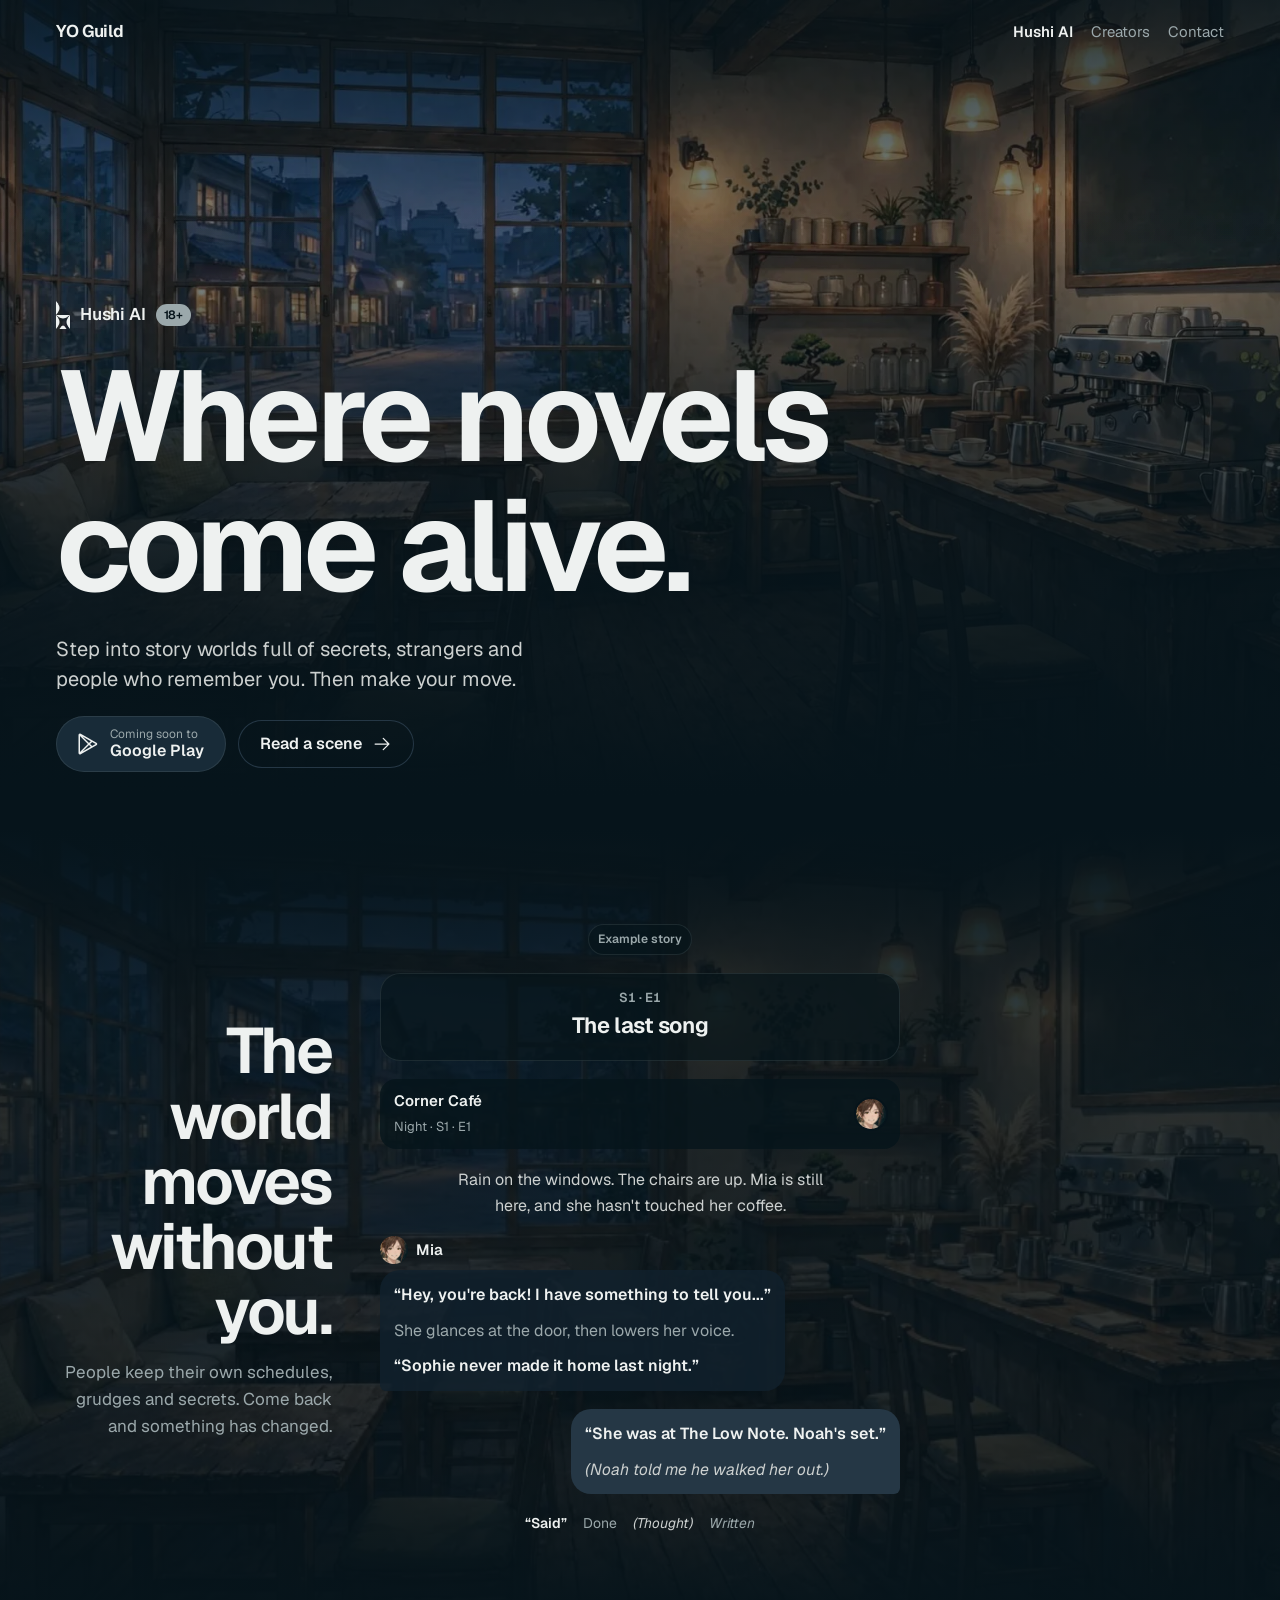
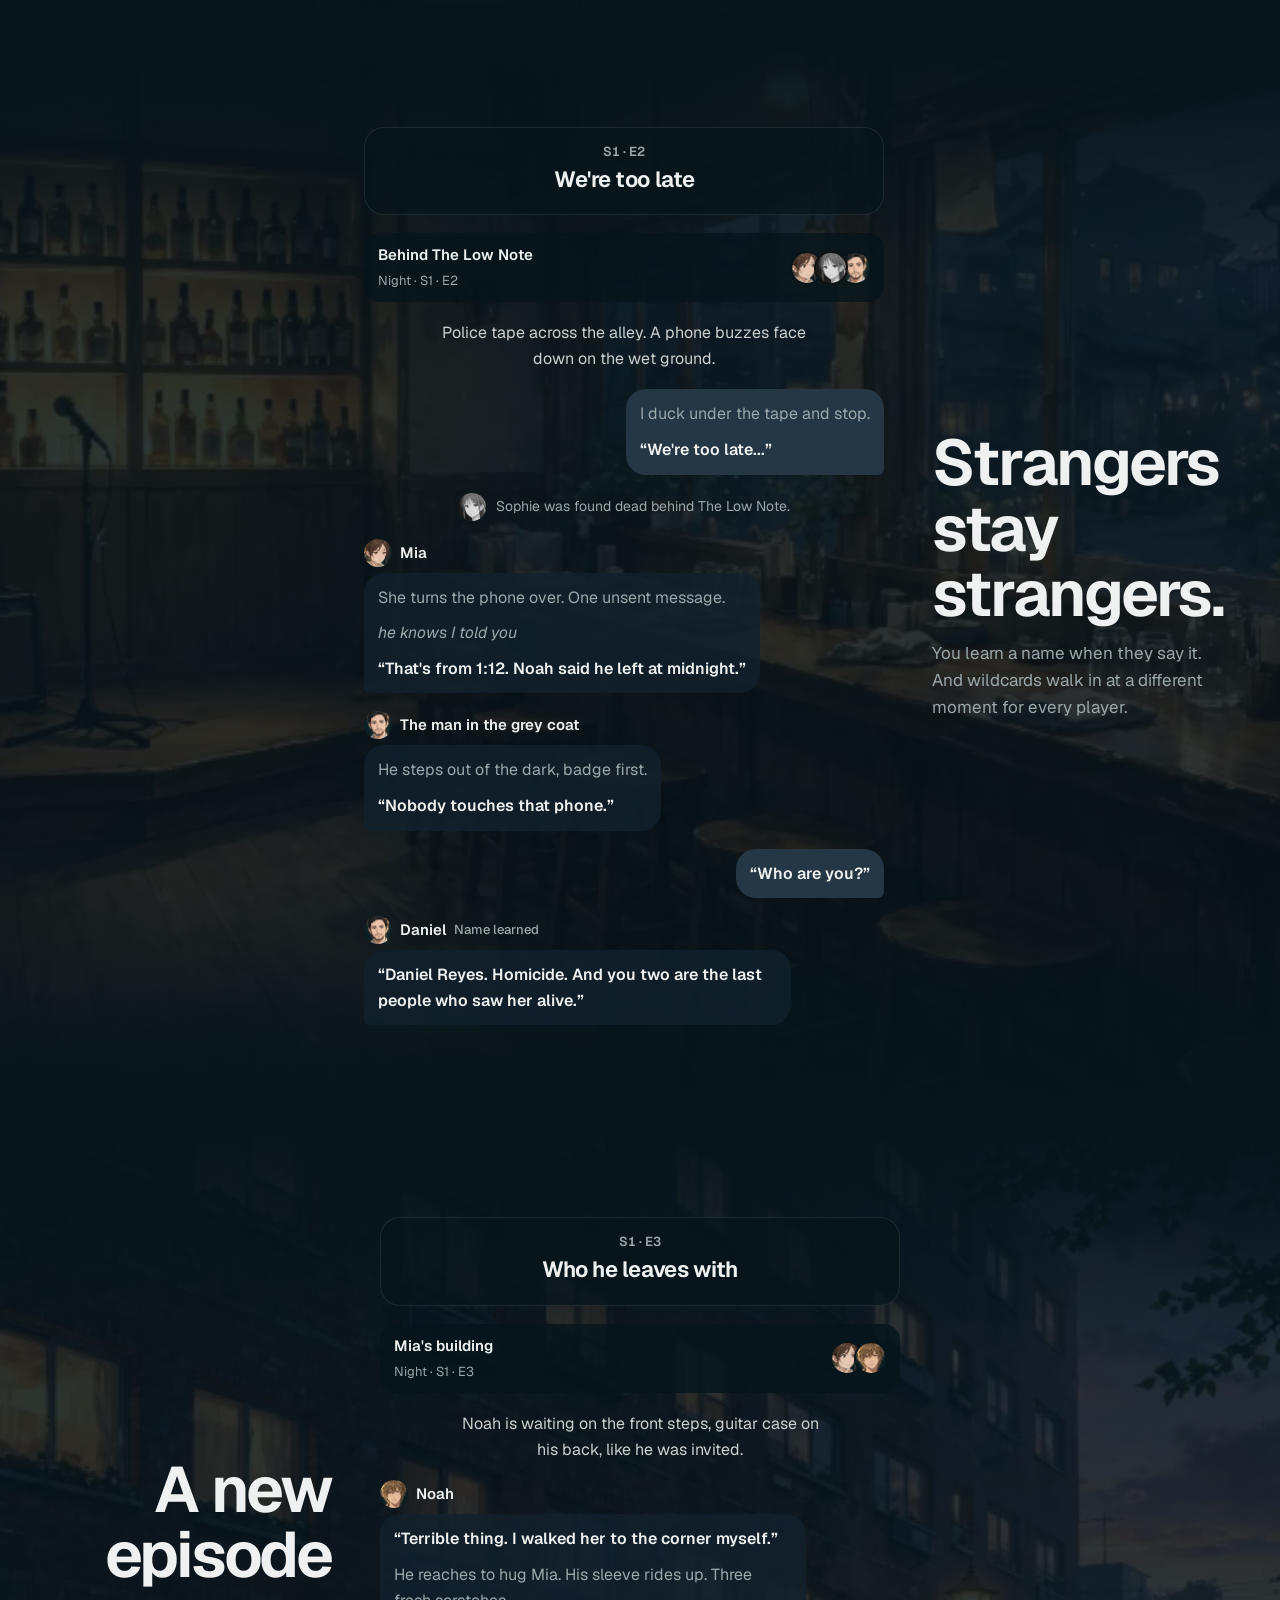
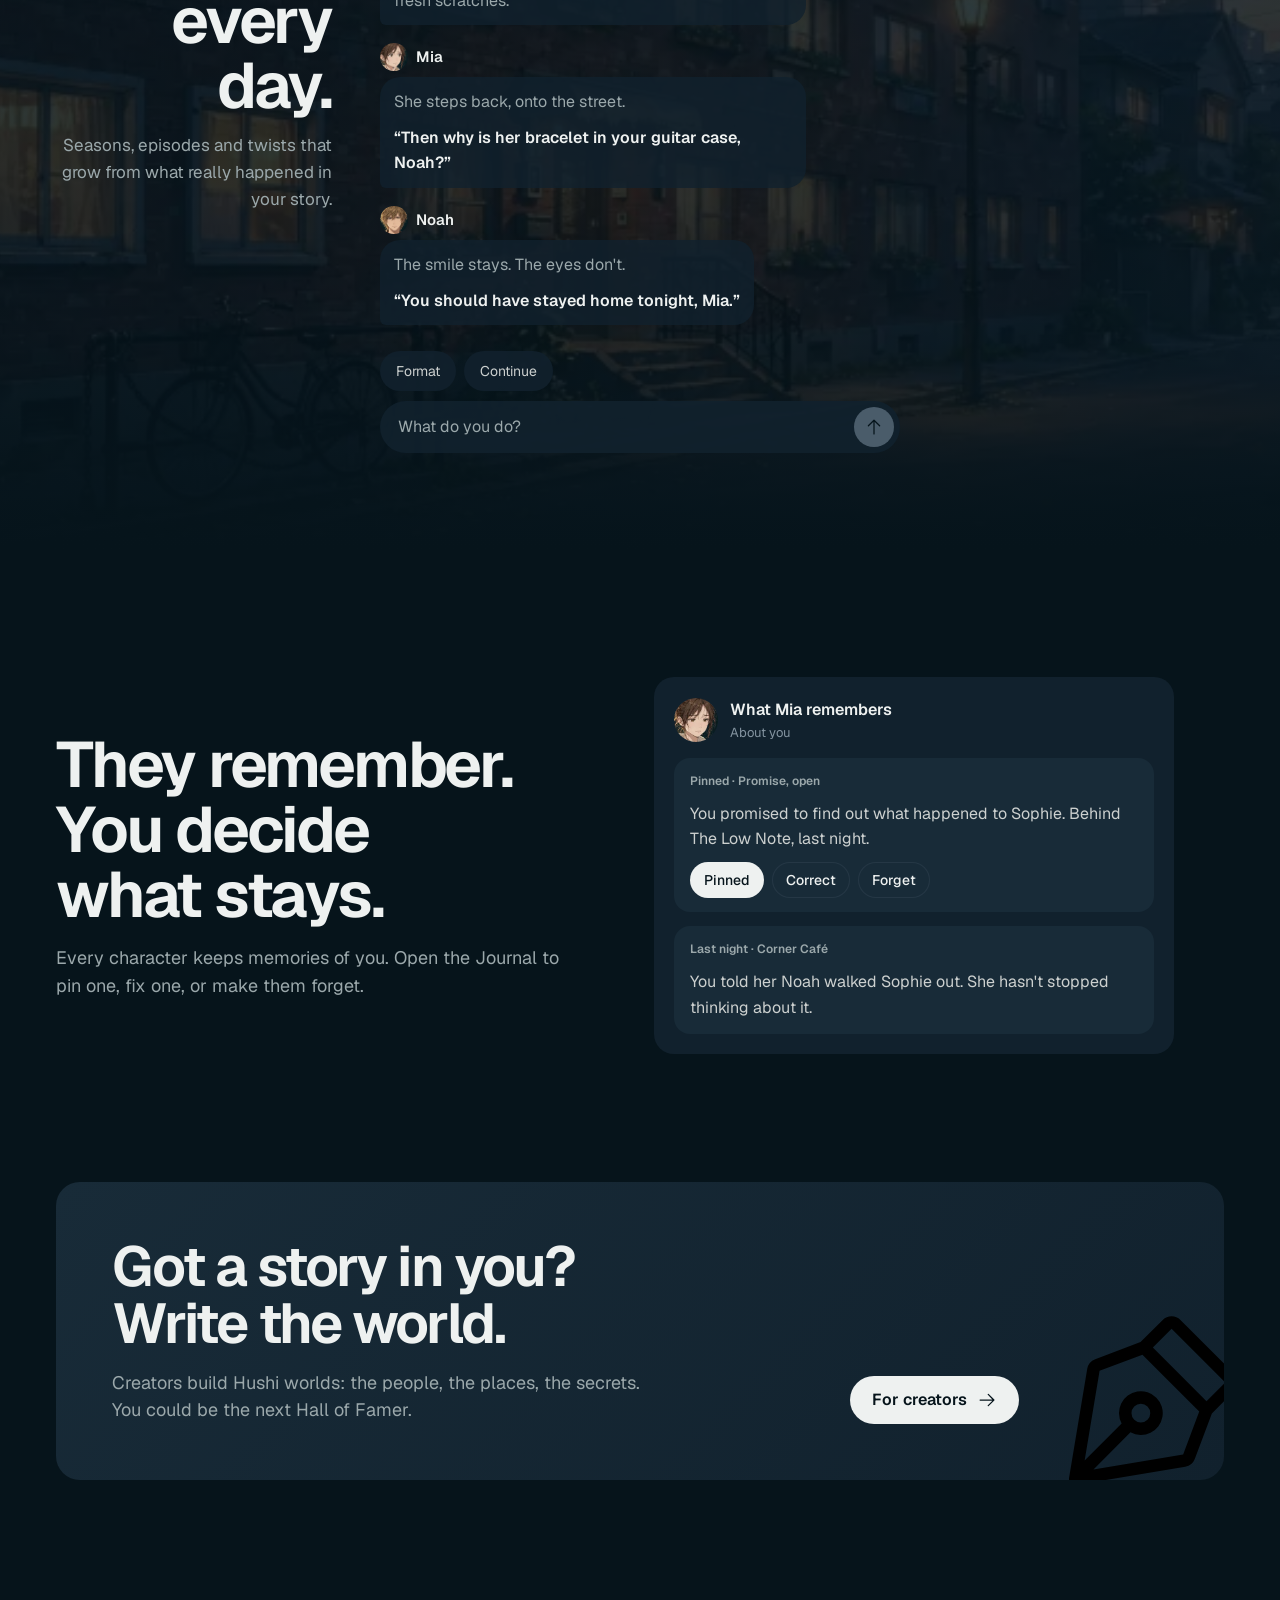
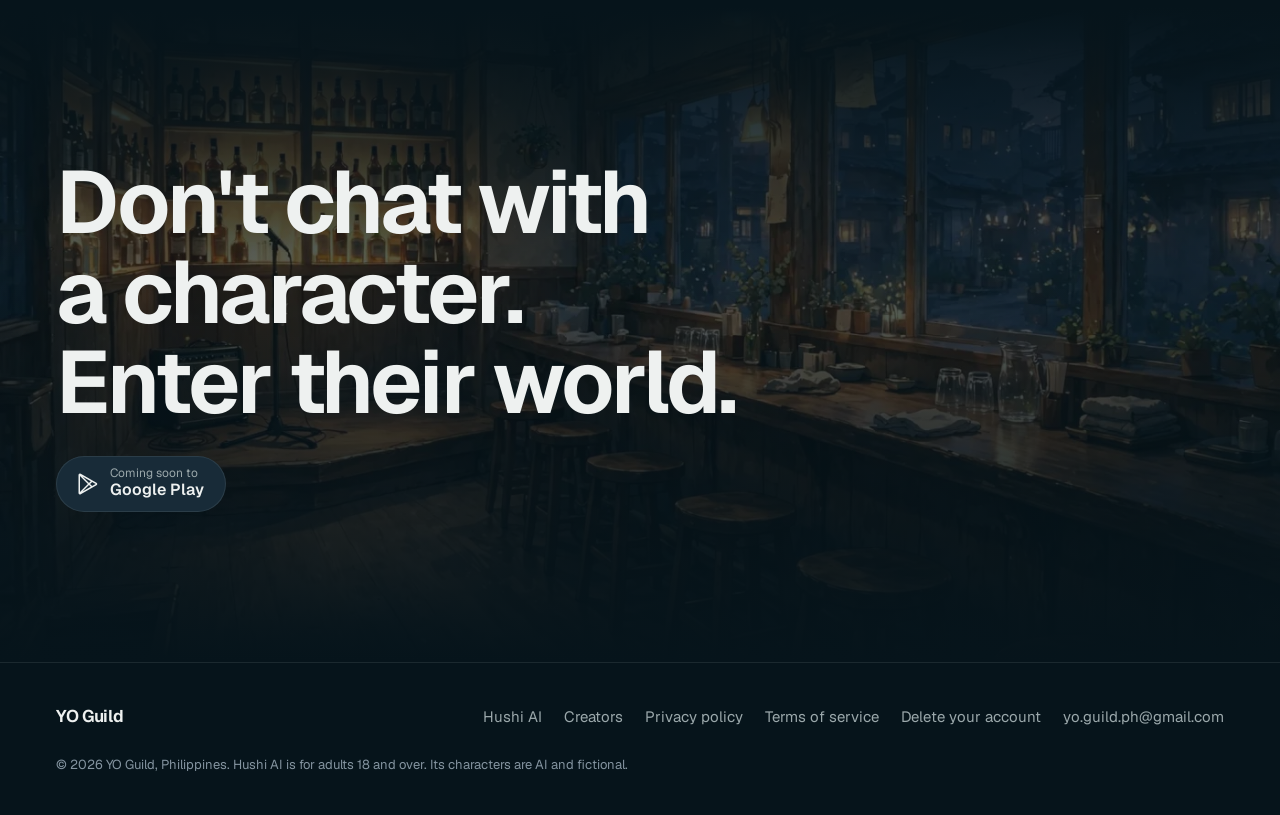
==== hushi/index.html @ 48d68849 "Add YO Guild site: front page, Hushi AI page, creators page, legal pages Static HTML/CSS for GitHub " ====
<!doctype html>
<html lang="en">
<head>
<meta charset="utf-8">
<meta name="viewport" content="width=device-width, initial-scale=1, viewport-fit=cover">
<title>Hushi AI: Where novels come alive</title>
<meta name="description" content="Step into story worlds and talk with AI characters who remember you. For adults 18 and over. Coming soon to Google Play.">
<link rel="canonical" href="https://yoguild.github.io/hushi/">
<meta name="theme-color" content="#06141B">
<meta name="color-scheme" content="dark">
<link rel="icon" href="/assets/favicon.svg" type="image/svg+xml">
<link rel="apple-touch-icon" href="/assets/apple-touch-icon.png">
<link rel="preload" href="/assets/fonts/geist-normal-latin.woff2" as="font" type="font/woff2" crossorigin>
<link rel="preload" as="image" href="/assets/img/cafe-1800.webp" imagesrcset="/assets/img/cafe-900.webp 900w, /assets/img/cafe-1800.webp 1800w" imagesizes="100vw">
<link rel="stylesheet" href="/assets/site.css">
<meta property="og:type" content="website">
<meta property="og:site_name" content="YO Guild">
<meta property="og:title" content="Hushi AI: Where novels come alive">
<meta property="og:description" content="Step into story worlds and talk with AI characters who remember you. For adults 18 and over. Coming soon to Google Play.">
<meta property="og:url" content="https://yoguild.github.io/hushi/">
<meta property="og:image" content="https://yoguild.github.io/assets/img/og-hushi.jpg">
<meta property="og:image:width" content="1200">
<meta property="og:image:height" content="630">
<meta name="twitter:card" content="summary_large_image">
</head>
<body>
<a class="skip" href="#main">Skip to content</a>
<header class="site-header">
  <div class="wrap">
    <a class="wordmark" href="/">YO Guild</a>
    <nav class="nav" aria-label="Main"><a href="/hushi/" aria-current="page">Hushi AI</a><a href="/hushi/creators/">Creators</a><a href="mailto:yo.guild.ph@gmail.com">Contact</a></nav>
  </div>
</header>
<main id="main">
<section class="hero">
  <img class="art" src="/assets/img/cafe-1800.webp" srcset="/assets/img/cafe-900.webp 900w, /assets/img/cafe-1800.webp 1800w" sizes="100vw" alt="" width="1800" height="1012" fetchpriority="high">
  <div class="wrap">
    <div class="brand"><svg viewBox="0 0 100 200" aria-hidden="true"><use href="/assets/icons.svg#mark"/></svg>Hushi AI <span class="age" aria-label="18 plus">18+</span></div>
    <h1>Where novels come alive.</h1>
    <p class="lede">Step into story worlds full of secrets, strangers and people who remember you. Then make your move.</p>
    <div class="ctas">
      <span class="soon" role="img" aria-label="Coming soon to Google Play"><svg class="ico" aria-hidden="true"><use href="/assets/icons.svg#google-play-logo"/></svg><span><small>Coming soon to</small><b>Google Play</b></span></span>
      <a class="btn btn-ghost" href="#story">Read a scene <svg class="ico" aria-hidden="true"><use href="/assets/icons.svg#arrow-right"/></svg></a>
    </div>
  </div>
</section>

<div id="story">
  <h2 class="vh">Example story: The last song</h2>

  <section class="ep" aria-label="Episode 1, The last song">
    <img class="art" src="/assets/img/cafe-900.webp" alt="" width="900" height="506" loading="lazy">
    <div class="wrap ep-grid">
      <div class="column">
        <span class="tag-ex">Example story</span>
        <div class="ep-card rv"><small>S1 · E1</small><b>The last song</b></div>
        <div class="scenebar rv"><div><b>Corner Café</b><span>Night · S1 · E1</span></div><div class="cast"><img src="/assets/img/face-mia-happy.webp" alt="" width="30" height="30"></div></div>
        <p class="narr rv">Rain on the windows. The chairs are up. Mia is still here, and she hasn't touched her coffee.</p>
        <div class="run rv"><span class="speaker"><img src="/assets/img/face-mia-happy.webp" alt="" width="28" height="28">Mia</span><div class="card"><p class="speech">“Hey, you're back! I have something to tell you...”</p><p class="action">She glances at the door, then lowers her voice.</p><p class="speech">“Sophie never made it home last night.”</p></div></div>
        <div class="run you rv"><span class="vh">You</span><div class="card"><p class="speech">“She was at The Low Note. Noah's set.”</p><p class="thought">(Noah told me he walked her out.)</p></div></div>
        <p class="keys rv"><span class="speech">“Said”</span><span class="action">Done</span><span class="thought">(Thought)</span><span class="written">Written</span></p>
      </div>
      <div class="side rv"><h2 class="beat">The world moves without you.</h2><p class="beat-sub">People keep their own schedules, grudges and secrets. Come back and something has changed.</p></div>
    </div>
  </section>

  <section class="ep" aria-label="Episode 2, We're too late">
    <img class="art" src="/assets/img/bar-800.webp" alt="" width="800" height="450" loading="lazy">
    <div class="wrap ep-grid">
      <div class="column">
        <div class="ep-card rv"><small>S1 · E2</small><b>We're too late</b></div>
        <div class="scenebar rv"><div><b>Behind The Low Note</b><span>Night · S1 · E2</span></div><div class="cast"><img src="/assets/img/face-mia-anxious.webp" alt="" width="30" height="30"><img class="dead" src="/assets/img/face-sophie.webp" alt="" width="30" height="30"><img src="/assets/img/face-daniel.webp" alt="" width="30" height="30"></div></div>
        <p class="narr rv">Police tape across the alley. A phone buzzes face down on the wet ground.</p>
        <div class="run you rv"><span class="vh">You</span><div class="card"><p class="action">I duck under the tape and stop.</p><p class="speech">“We're too late...”</p></div></div>
        <p class="worldline rv"><img class="dead" src="/assets/img/face-sophie.webp" alt="" width="28" height="28">Sophie was found dead behind The Low Note.</p>
        <div class="run rv"><span class="speaker"><img src="/assets/img/face-mia-sad.webp" alt="" width="28" height="28">Mia</span><div class="card"><p class="action">She turns the phone over. One unsent message.</p><p class="written">he knows I told you</p><p class="speech">“That's from 1:12. Noah said he left at midnight.”</p></div></div>
        <div class="run rv"><span class="speaker"><img src="/assets/img/face-daniel.webp" alt="" width="28" height="28">The man in the grey coat</span><div class="card"><p class="action">He steps out of the dark, badge first.</p><p class="speech">“Nobody touches that phone.”</p></div></div>
        <div class="run you rv"><span class="vh">You</span><div class="card"><p class="speech">“Who are you?”</p></div></div>
        <div class="run rv"><span class="speaker"><img src="/assets/img/face-daniel.webp" alt="" width="28" height="28">Daniel <em>Name learned</em></span><div class="card"><p class="speech">“Daniel Reyes. Homicide. And you two are the last people who saw her alive.”</p></div></div>
      </div>
      <div class="side r rv"><h2 class="beat">Strangers stay strangers.</h2><p class="beat-sub">You learn a name when they say it. And wildcards walk in at a different moment for every player.</p></div>
    </div>
  </section>

  <section class="ep" aria-label="Episode 3, Who he leaves with">
    <img class="art" src="/assets/img/street-800.webp" alt="" width="800" height="450" loading="lazy">
    <div class="wrap ep-grid">
      <div class="column">
        <div class="ep-card rv"><small>S1 · E3</small><b>Who he leaves with</b></div>
        <div class="scenebar rv"><div><b>Mia's building</b><span>Night · S1 · E3</span></div><div class="cast"><img src="/assets/img/face-mia-anxious.webp" alt="" width="30" height="30"><img src="/assets/img/face-noah-flirty.webp" alt="" width="30" height="30"></div></div>
        <p class="narr rv">Noah is waiting on the front steps, guitar case on his back, like he was invited.</p>
        <div class="run rv"><span class="speaker"><img src="/assets/img/face-noah-flirty.webp" alt="" width="28" height="28">Noah</span><div class="card"><p class="speech">“Terrible thing. I walked her to the corner myself.”</p><p class="action">He reaches to hug Mia. His sleeve rides up. Three fresh scratches.</p></div></div>
        <div class="run rv"><span class="speaker"><img src="/assets/img/face-mia-anxious.webp" alt="" width="28" height="28">Mia</span><div class="card"><p class="action">She steps back, onto the street.</p><p class="speech">“Then why is her bracelet in your guitar case, Noah?”</p></div></div>
        <div class="run rv"><span class="speaker"><img src="/assets/img/face-noah-angry.webp" alt="" width="28" height="28">Noah</span><div class="card"><p class="action">The smile stays. The eyes don't.</p><p class="speech">“You should have stayed home tonight, Mia.”</p></div></div>
        <div class="composer rv" aria-hidden="true"><div class="chips"><span class="cchip">Format</span><span class="cchip">Continue</span></div><div class="cinput">What do you do?<i><svg class="ico"><use href="/assets/icons.svg#arrow-up"/></svg></i></div></div>
      </div>
      <div class="side rv"><h2 class="beat">A new episode every day.</h2><p class="beat-sub">Seasons, episodes and twists that grow from what really happened in your story.</p></div>
    </div>
  </section>
</div>

<section class="section">
  <div class="wrap journal">
    <div><h2 class="h2 rv">They remember. You decide what stays.</h2><p class="sub">Every character keeps memories of you. Open the Journal to pin one, fix one, or make them forget.</p></div>
    <div class="jcard rv" aria-label="Example: what Mia remembers about you">
      <div class="jhead"><img src="/assets/img/face-mia-sad.webp" alt="" width="44" height="44"><span>What Mia remembers<small>About you</small></span></div>
      <div class="mem"><span class="tag">Pinned · Promise, open</span><p>You promised to find out what happened to Sophie. Behind The Low Note, last night.</p><div class="chips" aria-hidden="true"><span class="chip on">Pinned</span><span class="chip">Correct</span><span class="chip">Forget</span></div></div>
      <div class="mem"><span class="tag">Last night · Corner Café</span><p>You told her Noah walked Sophie out. She hasn't stopped thinking about it.</p></div>
    </div>
  </div>
</section>

<section class="section" style="padding-top:0">
  <div class="wrap">
    <div class="band">
      <svg class="ico-big" aria-hidden="true"><use href="/assets/icons.svg#pen-nib"/></svg>
      <div>
        <h2>Got a story in you? Write the world.</h2>
        <p class="sub">Creators build Hushi worlds: the people, the places, the secrets. You could be the next Hall of Famer.</p>
      </div>
      <a class="btn btn-primary" href="/hushi/creators/">For creators <svg class="ico" aria-hidden="true"><use href="/assets/icons.svg#arrow-right"/></svg></a>
    </div>
  </div>
</section>

<section class="close">
  <img class="art" src="/assets/img/bar-1400.webp" alt="" width="1400" height="788" loading="lazy">
  <div class="wrap">
    <h2 class="rv">Don't chat with a character. Enter their world.</h2>
    <div class="ctas"><span class="soon" role="img" aria-label="Coming soon to Google Play"><svg class="ico" aria-hidden="true"><use href="/assets/icons.svg#google-play-logo"/></svg><span><small>Coming soon to</small><b>Google Play</b></span></span></div>
  </div>
</section>
</main>
<footer class="site-footer">
  <div class="wrap">
    <div class="foot-top">
      <a class="wordmark" href="/">YO Guild</a>
      <nav class="foot-links" aria-label="Footer">
        <a href="/hushi/">Hushi AI</a>
        <a href="/hushi/creators/">Creators</a>
        <a href="/hushi/privacy/">Privacy policy</a>
        <a href="/hushi/terms/">Terms of service</a>
        <a href="/hushi/delete-account/">Delete your account</a>
        <a href="mailto:yo.guild.ph@gmail.com">yo.guild.ph@gmail.com</a>
      </nav>
    </div>
    <p class="foot-small">© 2026 YO Guild, Philippines. Hushi AI is for adults 18 and over. Its characters are AI and fictional.</p>
  </div>
</footer>
</body>
</html>
---- assets/site.css ----
/* YO Guild site. Slate ground, silver type, place art carries the colour (Hushi design rules, planV5/redesign-proposal.md). */
@font-face{font-family:"Geist";font-style:normal;font-weight:100 900;font-display:swap;src:url(/assets/fonts/geist-normal-latin.woff2) format("woff2")}
@font-face{font-family:"Geist";font-style:italic;font-weight:100 900;font-display:swap;src:url(/assets/fonts/geist-italic-latin.woff2) format("woff2")}

:root{
  --ink:#06141B; --deep:#11212D; --raised:#182B38; --line:#253745; --steel:#4A5C6A;
  --muted:#8494A0; --soft:#9BA8AB; --body:#CCD0CF; --mist:#EEF1F0;
  --card:rgba(17,33,45,.80);
  --hair:color-mix(in srgb,var(--soft) 14%,transparent);
  --ease:cubic-bezier(.2,0,0,1); --fast:150ms; --mid:240ms;
  --sans:"Geist",ui-sans-serif,system-ui,-apple-system,"Segoe UI",Roboto,sans-serif;
  --gutter:max(16px,env(safe-area-inset-left,0px));
  --gutter-r:max(16px,env(safe-area-inset-right,0px));
  color-scheme:dark;
}
*,*::before,*::after{box-sizing:border-box}
html{-webkit-text-size-adjust:100%;text-size-adjust:100%;scroll-padding-top:24px}
body{margin:0;background:var(--ink);color:var(--body);font:400 16px/1.6 var(--sans);-webkit-font-smoothing:antialiased;-moz-osx-font-smoothing:grayscale;-webkit-tap-highlight-color:transparent}
::selection{background:var(--mist);color:var(--ink)}
img,svg{display:block;max-width:100%}
img{height:auto}
a{color:var(--mist);text-decoration-thickness:1px;text-underline-offset:3px}
:focus-visible{outline:2px solid var(--mist);outline-offset:3px;border-radius:6px}
h1,h2,h3{color:var(--mist);font-weight:650;letter-spacing:-.035em;line-height:1.02;text-wrap:balance;margin:0}
p,ul,ol,figure{margin:0}
html{scrollbar-color:var(--line) var(--ink)}
.ico{width:1.25em;height:1.25em;flex:none;fill:currentColor}
.wrap{width:100%;max-width:1200px;margin:0 auto;padding-left:var(--gutter);padding-right:var(--gutter-r)}
.skip{position:absolute;left:12px;top:-60px;z-index:50;background:var(--mist);color:var(--ink);padding:10px 16px;border-radius:999px;font-weight:600;text-decoration:none}
.skip:focus{top:12px}
.vh{position:absolute;width:1px;height:1px;overflow:hidden;clip-path:inset(50%);white-space:nowrap}

/* Header and footer */
.site-header{position:absolute;inset:0 0 auto;z-index:10;padding-top:env(safe-area-inset-top,0px)}
.site-header .wrap{display:flex;align-items:center;gap:4px 20px;min-height:64px;flex-wrap:wrap}
.wordmark{color:var(--mist);font-weight:650;font-size:17px;letter-spacing:-.02em;text-decoration:none;margin-right:auto;padding-block:10px}
.nav{display:flex;gap:4px 18px;font-size:15px}
.nav a{color:var(--soft);text-decoration:none;padding-block:12px;transition:color var(--fast) var(--ease)}
.nav a[aria-current="page"]{color:var(--mist);font-weight:600}
@media (hover:hover) and (pointer:fine){.nav a:hover{color:var(--mist)}}
.plain-top{padding-top:calc(88px + env(safe-area-inset-top,0px))}
.site-footer{border-top:1px solid var(--hair);margin-top:auto}
.site-footer .wrap{display:grid;gap:20px;padding-block:36px calc(40px + env(safe-area-inset-bottom,0px))}
.foot-top{display:flex;flex-wrap:wrap;align-items:center;gap:12px 24px}
.foot-top .wordmark{padding:0}
.foot-links{display:flex;flex-wrap:wrap;gap:8px 22px;font-size:15px}
.foot-links a{color:var(--soft);text-decoration:none;padding-block:6px}
@media (hover:hover) and (pointer:fine){.foot-links a:hover{color:var(--mist)}}
.foot-small{font-size:13px;color:var(--muted)}

/* Brand, buttons, store badge */
.brand{display:flex;align-items:center;gap:10px;color:var(--mist);font-weight:600;font-size:17px;letter-spacing:-.01em}
.brand svg{height:28px;width:14px;fill:var(--mist)}
.age{font:600 12px/1 var(--sans);color:var(--ink);background:var(--soft);border-radius:999px;padding:5px 8px}
.btn{display:inline-flex;align-items:center;gap:10px;min-height:48px;padding:0 22px;border-radius:999px;font:600 16px/1 var(--sans);text-decoration:none;white-space:nowrap;transition:transform var(--fast) var(--ease),background-color var(--fast) var(--ease)}
.btn:active{transform:scale(.97)}
.btn-primary{background:var(--mist);color:var(--ink)}
.btn-ghost{color:var(--mist);box-shadow:inset 0 0 0 1px var(--line)}
@media (hover:hover) and (pointer:fine){.btn-ghost:hover{background:var(--deep)}.btn-primary:hover{background:#fff}}
.soon{display:inline-flex;align-items:center;gap:12px;min-height:56px;padding:0 22px 0 18px;border-radius:999px;background:var(--raised);color:var(--mist);box-shadow:inset 0 0 0 1px var(--hair)}
.soon .ico{width:24px;height:24px}
.soon span{display:grid;line-height:1.15}
.soon small{font-size:12px;color:var(--soft)}
.soon b{font-size:16px;font-weight:600}
.ctas{display:flex;flex-wrap:wrap;gap:12px;align-items:center}
.art{position:absolute;inset:0;width:100%;height:100%;object-fit:cover}

/* Shared section rhythm */
.section{padding-block:clamp(72px,10vw,128px)}
.h2{font-size:clamp(36px,6vw,64px)}
.sub{margin-top:16px;max-width:44ch;color:var(--soft);font-size:18px;line-height:1.55}
.lede{font-size:clamp(17px,2.2vw,20px);line-height:1.5;color:var(--body);max-width:36ch}

/* ===== Front page ===== */
.home-hero{position:relative;isolation:isolate;padding-block:calc(120px + env(safe-area-inset-top,0px)) 40px}
.home-hero::before{content:"";position:absolute;inset:0;z-index:-1;background:linear-gradient(135deg,var(--deep),var(--ink) 60%)}
.home-hero h1{font-size:clamp(48px,9.4vw,120px);max-width:10ch;letter-spacing:-.045em}
.home-hero .lede{margin-top:24px;color:var(--soft)}
.apps{display:grid;gap:16px;padding-block:24px 8px}
.appcard{display:grid;border-radius:20px;overflow:hidden;background:var(--deep);text-decoration:none;color:inherit}
.appcard figure{position:relative;aspect-ratio:16/9}
.appcard figure img{width:100%;height:100%;object-fit:cover}
.appcard figure::after{content:"";position:absolute;inset:0;background:linear-gradient(to top,var(--deep),transparent 60%)}
.appcard .in{padding:4px 20px 20px;display:grid;gap:12px}
.tagline{color:var(--mist);font-size:clamp(22px,2.6vw,28px);font-weight:650;letter-spacing:-.025em;line-height:1.1}
.appcard .row{display:flex;flex-wrap:wrap;gap:12px;align-items:center;justify-content:space-between}
.worlds{display:grid;grid-template-columns:repeat(2,minmax(0,1fr));gap:12px}
.world{position:relative;isolation:isolate;display:flex;flex-direction:column;justify-content:flex-end;gap:4px;aspect-ratio:3/4;border-radius:16px;overflow:hidden;padding:16px;color:var(--mist);text-decoration:none;background:var(--deep)}
.world img{position:absolute;inset:0;z-index:-2;width:100%;height:100%;object-fit:cover;transition:transform var(--mid) var(--ease)}
.world::after{content:"";position:absolute;inset:0;z-index:-1;background:linear-gradient(to top,var(--ink) 4%,color-mix(in srgb,var(--ink) 40%,transparent) 55%,transparent)}
.world b{font-size:20px;font-weight:650;letter-spacing:-.02em;line-height:1.15}
.world span{font-size:13px;color:var(--soft)}
@media (hover:hover) and (pointer:fine){.world:hover img{transform:scale(1.03)}}
.band{display:grid;gap:24px;align-items:end;padding:clamp(28px,5vw,56px);border-radius:24px;background:linear-gradient(135deg,var(--raised),var(--deep));position:relative;overflow:hidden;isolation:isolate}
.band .ico-big{display:none;position:absolute;right:-20px;bottom:-30px;width:200px;height:200px;color:color-mix(in srgb,var(--soft) 16%,transparent);z-index:-1}
.band h2{font-size:clamp(32px,5vw,56px);max-width:14ch}
.contact{display:grid;gap:18px}
.mail{font-size:clamp(22px,4vw,40px);font-weight:650;letter-spacing:-.03em;color:var(--mist);word-break:break-word}

/* ===== Hushi page ===== */
.hero{position:relative;min-height:min(92svh,880px);display:flex;align-items:flex-end;overflow:hidden;isolation:isolate}
.hero .art{z-index:-2;object-position:60% 50%}
.hero::after{content:"";position:absolute;inset:0;z-index:-1;background:
  linear-gradient(to bottom,color-mix(in srgb,var(--ink) 75%,transparent),transparent 30%),
  linear-gradient(to top,var(--ink) 4%,color-mix(in srgb,var(--ink) 85%,transparent) 30%,transparent 75%),
  color-mix(in srgb,var(--ink) 45%,transparent)}
.hero .wrap{padding-block:120px 56px;display:grid;gap:22px}
.hero h1{font-size:clamp(52px,10vw,128px);max-width:9ch;letter-spacing:-.045em}
.ep{position:relative;isolation:isolate;overflow:hidden;padding-block:clamp(56px,8vw,96px)}
.ep>.art{z-index:-2;opacity:.42}
.ep::after{content:"";position:absolute;inset:0;z-index:-1;background:linear-gradient(to bottom,var(--ink),color-mix(in srgb,var(--ink) 62%,transparent) 22%,color-mix(in srgb,var(--ink) 62%,transparent) 78%,var(--ink))}
.ep-grid{display:grid;gap:40px}
.column{display:grid;gap:18px;width:100%;max-width:520px;margin-inline:auto}
.side{width:100%;max-width:520px;margin-inline:auto}
.beat{font-size:clamp(34px,5.4vw,64px);max-width:13ch}
.beat-sub{margin-top:14px;color:var(--soft);font-size:17px;max-width:32ch}
.tag-ex{justify-self:center;font-size:12px;font-weight:600;color:var(--soft);border-radius:999px;padding:6px 10px;background:color-mix(in srgb,var(--ink) 70%,transparent);box-shadow:inset 0 0 0 1px var(--hair)}
.ep-card{display:grid;gap:4px;justify-items:center;text-align:center;padding:18px 20px;border-radius:20px;background:color-mix(in srgb,var(--ink) 70%,transparent);box-shadow:inset 0 0 0 1px var(--hair)}
.ep-card small{font:600 13px/1 var(--sans);color:var(--soft);font-variant-numeric:tabular-nums}
.ep-card b{color:var(--mist);font-size:22px;font-weight:650;letter-spacing:-.02em}
.scenebar{display:grid;grid-template-columns:1fr auto;align-items:center;gap:12px;padding:10px 14px;border-radius:16px;background:color-mix(in srgb,var(--ink) 80%,transparent)}
.scenebar b{display:block;color:var(--mist);font-weight:600;font-size:15px}
.scenebar span{color:var(--soft);font-size:13px}
.cast{display:flex}
.cast img{width:30px;height:30px;border-radius:50%;object-fit:cover;box-shadow:0 0 0 2px var(--ink)}
.cast img+img{margin-left:-6px}
.dead{filter:grayscale(1)}
.narr{text-align:center;color:var(--body);max-width:34ch;margin-inline:auto;text-wrap:pretty}
.worldline{display:flex;gap:10px;align-items:center;justify-content:center;color:var(--soft);font-size:14px;text-align:left}
.worldline img{width:28px;height:28px;border-radius:50%;flex:none}
/* One run: name and face, then one card; every block on its own line, as in the app's MessageBubble. */
.run{display:grid;gap:6px;justify-items:start}
.speaker{display:flex;align-items:center;gap:8px;color:var(--mist);font-weight:600;font-size:15px}
.speaker img{width:28px;height:28px;border-radius:50%;object-fit:cover}
.speaker em{font-style:normal;font-weight:500;color:var(--soft);font-size:13px}
.card{max-width:82%;display:grid;gap:10px;padding:12px 14px;border-radius:20px 20px 20px 6px;background:var(--card)}
.run.you{justify-items:end}
.run.you .card{background:var(--line);border-radius:20px 20px 6px 20px}
.speech{color:var(--mist);font-weight:600}
.action{color:var(--soft)}
.thought{color:var(--body);font-style:italic}
.written{color:var(--soft);font-style:italic}
.keys{display:flex;flex-wrap:wrap;gap:8px 16px;justify-content:center;font-size:14px}
.composer{display:grid;gap:10px;margin-top:8px}
.composer .chips{display:flex;gap:8px}
.cchip{display:inline-flex;align-items:center;min-height:40px;padding:0 16px;border-radius:999px;background:color-mix(in srgb,var(--deep) 90%,transparent);color:var(--body);font-size:14px}
.cinput{display:flex;align-items:center;justify-content:space-between;min-height:52px;padding:0 6px 0 18px;border-radius:999px;background:color-mix(in srgb,var(--deep) 92%,transparent);color:var(--soft)}
.cinput i{display:grid;place-items:center;width:40px;height:40px;border-radius:50%;background:var(--steel);color:var(--ink)}
.journal{display:grid;gap:28px;align-items:center}
.jcard{background:var(--deep);border-radius:20px;padding:20px;display:grid;gap:14px;max-width:520px;width:100%}
.jhead{display:flex;align-items:center;gap:12px;color:var(--mist);font-weight:600}
.jhead img{width:44px;height:44px;border-radius:50%}
.jhead small{display:block;color:var(--muted);font-weight:400;font-size:13px}
.mem{background:var(--raised);border-radius:16px;padding:14px 16px;display:grid;gap:10px}
.mem .tag{font-size:12px;color:var(--soft);font-weight:600}
.chips{display:flex;gap:8px;flex-wrap:wrap}
.chip{min-height:36px;padding:0 14px;border-radius:999px;display:inline-flex;align-items:center;font-size:14px;font-weight:500;color:var(--mist);box-shadow:inset 0 0 0 1px var(--line)}
.chip.on{background:var(--mist);color:var(--ink);box-shadow:none}
.close{position:relative;isolation:isolate;overflow:hidden;padding-block:clamp(80px,12vw,150px)}
.close .art{z-index:-2;opacity:.35}
.close::after{content:"";position:absolute;inset:0;z-index:-1;background:linear-gradient(to bottom,var(--ink),transparent 40%,var(--ink))}
.close h2{font-size:clamp(40px,7vw,88px);max-width:12ch;margin-bottom:28px}

/* ===== Creators page ===== */
.cr-hero{position:relative;isolation:isolate;overflow:hidden;padding-block:calc(120px + env(safe-area-inset-top,0px)) clamp(56px,8vw,96px)}
.cr-hero .art{z-index:-2;opacity:.5;object-position:30% 50%}
.cr-hero::after{content:"";position:absolute;inset:0;z-index:-1;background:linear-gradient(to top,var(--ink) 6%,color-mix(in srgb,var(--ink) 70%,transparent) 50%,color-mix(in srgb,var(--ink) 55%,transparent))}
.cr-hero .wrap{display:grid;gap:22px}
.cr-hero h1{font-size:clamp(46px,8.6vw,112px);max-width:11ch;letter-spacing:-.045em}
.build{display:grid;gap:48px;align-items:center}
.blocks{display:grid;gap:22px;margin-top:32px;list-style:none;padding:0}
.blocks li{display:grid;grid-template-columns:24px 1fr;gap:4px 16px}
.blocks .ico{width:24px;height:24px;color:var(--soft);margin-top:2px;grid-row:span 2}
.blocks b{color:var(--mist);font-weight:600;font-size:18px;letter-spacing:-.01em}
.blocks span{color:var(--soft)}
.cast-fan{display:grid;grid-template-columns:repeat(3,1fr);gap:12px;align-items:end;max-width:560px;width:100%;justify-self:center}
.cast-fan figure{border-radius:16px;overflow:hidden;background:var(--deep)}
.cast-fan figure:nth-child(2){transform:translateY(-28px)}
.cast-fan img{width:100%;aspect-ratio:3/4;object-fit:cover;object-position:50% 25%}
.cast-fan figcaption{padding:10px 12px 12px;display:grid;font-size:13px;color:var(--soft);line-height:1.35}
.cast-fan figcaption b{color:var(--mist);font-size:15px;font-weight:600}
.ranks{display:grid;gap:12px;margin-top:32px;padding:0;list-style:none;counter-reset:rank}
.ranks li{display:flex;align-items:center;gap:14px;padding:16px 18px;border-radius:16px;background:var(--deep);color:var(--mist);font-weight:600;font-size:18px}
.ranks li::before{counter-increment:rank;content:counter(rank);font-variant-numeric:tabular-nums;color:var(--soft);font-weight:500;font-size:14px;width:20px}
.ranks li:last-child{background:var(--mist);color:var(--ink)}
.ranks li:last-child::before{color:var(--steel)}
.fame{position:relative;isolation:isolate;overflow:hidden;border-radius:28px;padding:clamp(28px,6vw,72px);background:linear-gradient(160deg,var(--raised),var(--ink) 75%)}
.fame .trophy{width:56px;height:56px;color:var(--mist);margin-bottom:24px}
.fame h2{font-size:clamp(40px,7.4vw,96px);max-width:12ch}
.awards{display:grid;gap:10px;margin-top:36px}
.award{display:flex;align-items:center;justify-content:space-between;gap:12px;padding:16px 18px;border-radius:16px;background:color-mix(in srgb,var(--deep) 80%,transparent);color:var(--mist);font-weight:600}
.award small{font-weight:500;color:var(--soft);font-size:13px;white-space:nowrap}
.award.ghost{background:transparent;box-shadow:inset 0 0 0 1.5px var(--line);color:var(--soft);border-style:none}
.soon-pill{display:inline-flex;align-items:center;gap:8px;font-size:13px;font-weight:600;color:var(--ink);background:var(--soft);border-radius:999px;padding:6px 12px}
.earn{display:grid;gap:20px;align-items:center}
.earn .coins{width:64px;height:64px;color:var(--mist)}
.steps{display:grid;gap:12px;margin-top:32px;padding:0;list-style:none;counter-reset:step}
.steps li{display:grid;grid-template-columns:40px 1fr;gap:16px;align-items:center;padding:16px 18px;border-radius:16px;background:var(--deep);color:var(--body)}
.steps li::before{counter-increment:step;content:counter(step);display:grid;place-items:center;width:40px;height:40px;border-radius:50%;background:var(--raised);color:var(--mist);font-weight:600;font-variant-numeric:tabular-nums}
.steps b{color:var(--mist);font-weight:600}

/* ===== Legal pages ===== */
.legal{padding-bottom:clamp(56px,8vw,96px)}
.legal-head{display:grid;gap:12px;padding-block:24px 32px;border-bottom:1px solid var(--hair);margin-bottom:32px}
.legal-head h1{font-size:clamp(36px,6vw,60px)}
.legal-head .meta{color:var(--muted);font-size:14px}
.doc{display:grid;gap:32px}
.toc{align-self:start}
.toc details{border-radius:16px;background:var(--deep);padding:4px 16px}
.toc summary{cursor:pointer;min-height:48px;display:flex;align-items:center;color:var(--mist);font-weight:600;font-size:15px}
.toc summary::-webkit-details-marker{display:none}
.toc summary::after{content:"Show";margin-left:auto;color:var(--soft);font-weight:500;font-size:13px}
.toc details[open] summary::after{content:"Hide"}
.toc ol{list-style:none;padding:0 0 12px;display:grid;gap:2px;font-size:14px}
.toc a{display:block;color:var(--soft);text-decoration:none;padding:7px 0;line-height:1.35}
@media (hover:hover) and (pointer:fine){.toc a:hover{color:var(--mist)}}
.prose{max-width:68ch;min-width:0;display:grid;gap:14px;font-size:16.5px;line-height:1.65}
.prose h2{font-size:clamp(24px,3vw,30px);letter-spacing:-.025em;line-height:1.15;margin-top:28px;scroll-margin-top:24px}
.prose h3{font-size:19px;letter-spacing:-.015em;line-height:1.25;margin-top:12px}
.prose ul,.prose ol{padding-left:22px;display:grid;gap:8px}
.prose li::marker{color:var(--steel)}
.prose strong{color:var(--mist);font-weight:600}
.prose a{word-break:break-word}

/* ===== 404 ===== */
.lost{min-height:70svh;display:grid;align-content:center;gap:20px}
.lost h1{font-size:clamp(44px,8vw,96px);max-width:12ch}

@media (min-width:720px){
  .worlds{gap:16px}
}
@media (max-width:420px){
  .world{padding:12px}
  .world b{font-size:17px}
}
@media (min-width:900px){
  .apps{grid-template-columns:minmax(0,2fr) minmax(0,1.1fr);align-items:stretch}
  .appcard figure{aspect-ratio:16/8}
  .worlds .world{aspect-ratio:auto;height:100%;min-height:360px}
  .band{grid-template-columns:1fr auto;padding-right:clamp(28px,16vw,220px)}
  .band .ico-big{display:block}
  .band .btn{position:relative}
  .contact{grid-template-columns:1fr auto;align-items:end}
  .journal{grid-template-columns:1fr 1fr}
  .build{grid-template-columns:1fr 1fr}
  .earn{grid-template-columns:auto 1fr auto}
  .doc{grid-template-columns:240px minmax(0,1fr);gap:56px}
  .toc{position:sticky;top:24px}
  .toc details{background:transparent;padding:0}
  .toc summary{min-height:auto;padding-bottom:8px;list-style:none}
  .toc summary::after{content:none}
}
@media (min-width:1200px){
  .ep-grid{grid-template-columns:1fr minmax(0,520px) 1fr;align-items:center;gap:48px}
  .ep-grid .column{grid-column:2}
  .ep-grid .side{grid-column:1;grid-row:1;justify-self:end;text-align:right;max-width:none}
  .ep-grid .side.r{grid-column:3;justify-self:start;text-align:left}
  .ep-grid .side:not(.r) .beat-sub{margin-left:auto}
}
@media (prefers-reduced-motion:no-preference){
  @supports (animation-timeline:view()){
    .rv{animation:rise linear both;animation-timeline:view();animation-range:entry 0% entry 50%}
    @keyframes rise{from{opacity:0;transform:translateY(12px)}}
  }
}
@media (prefers-reduced-motion:reduce){
  .btn,.world img{transition:none}
}
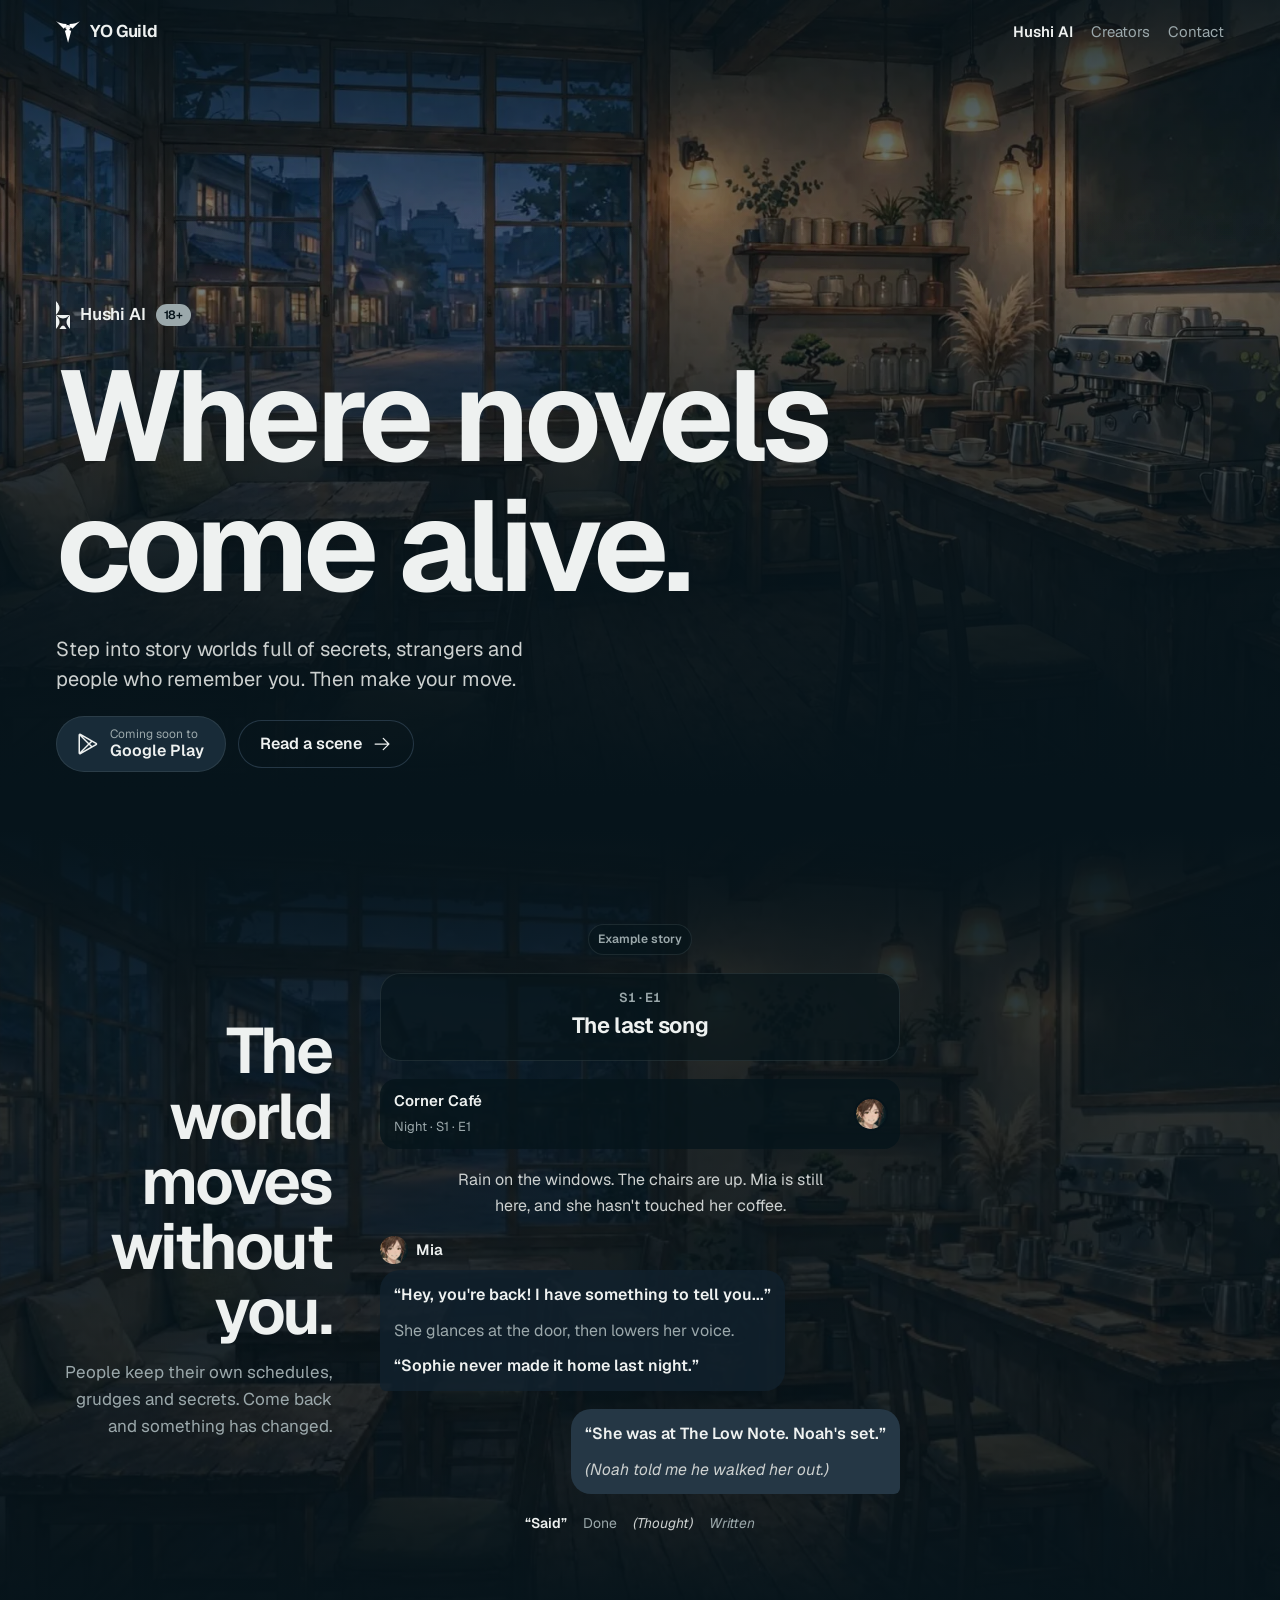
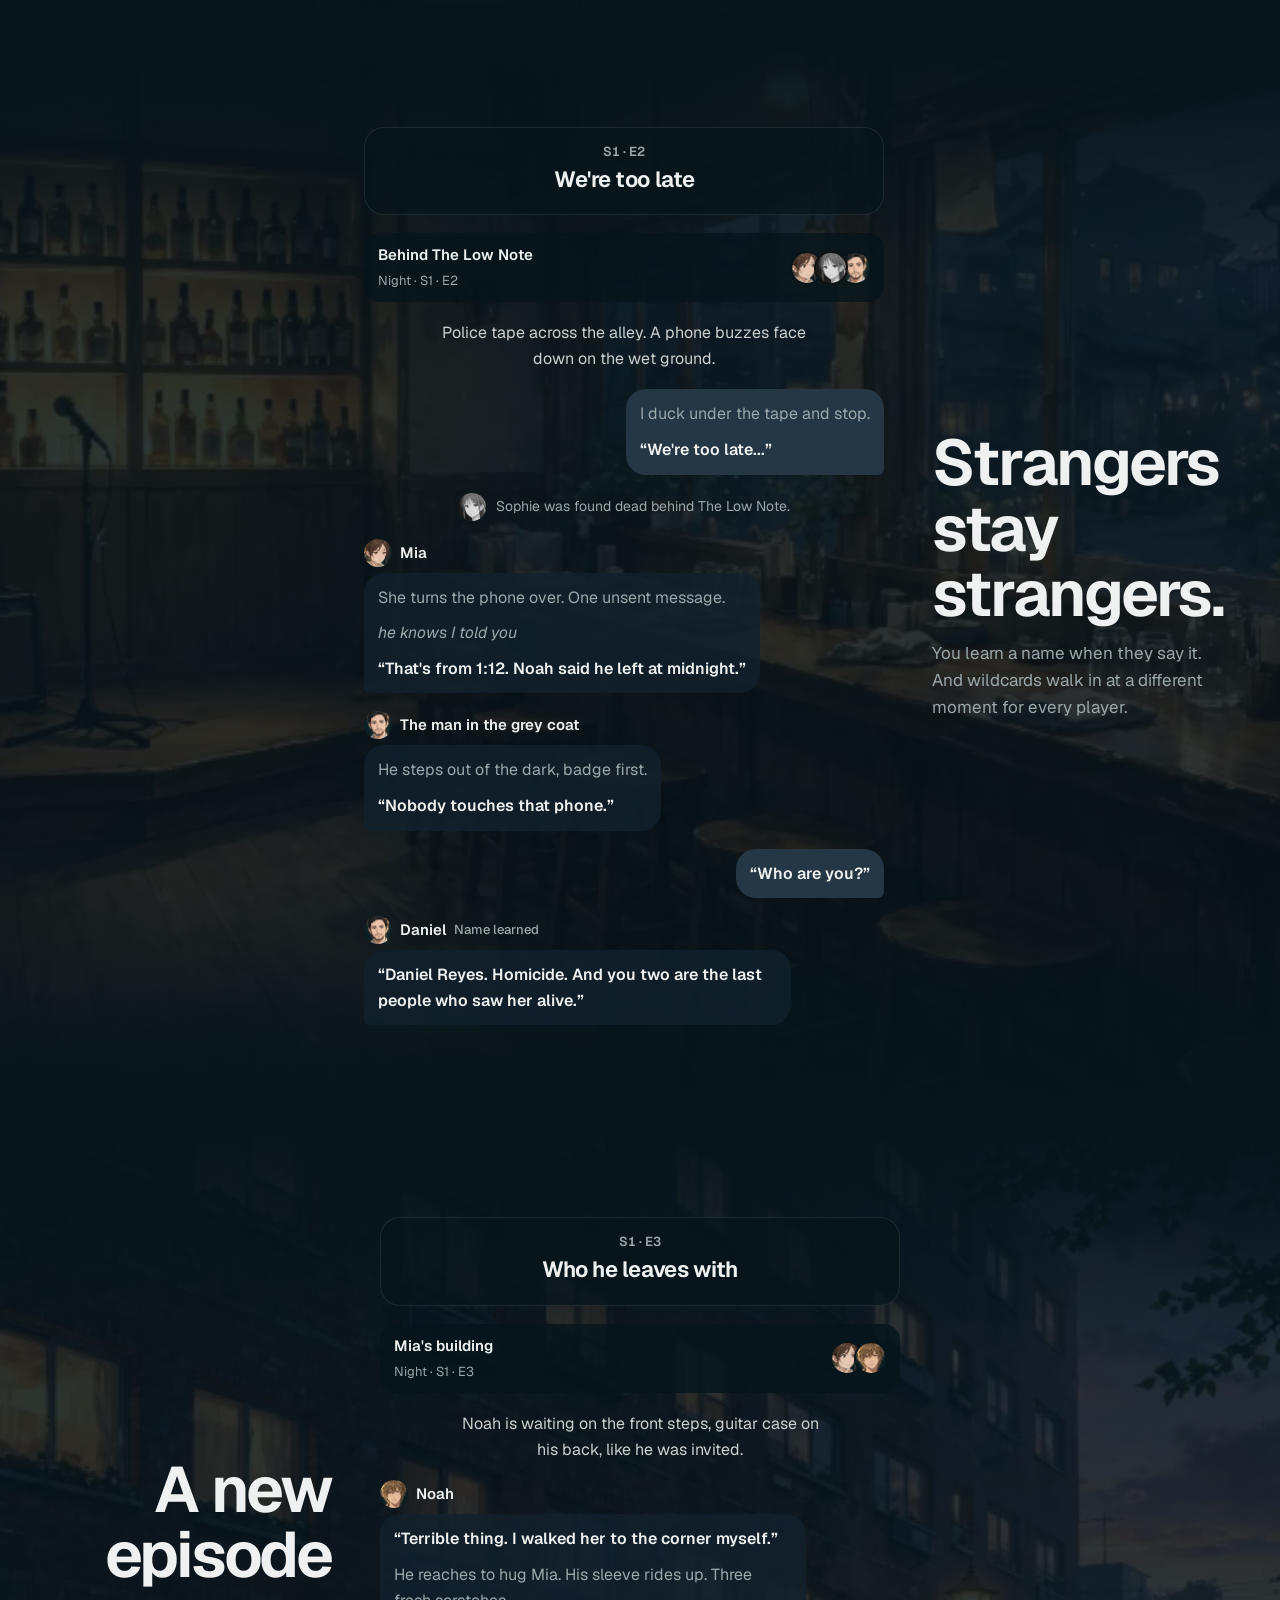
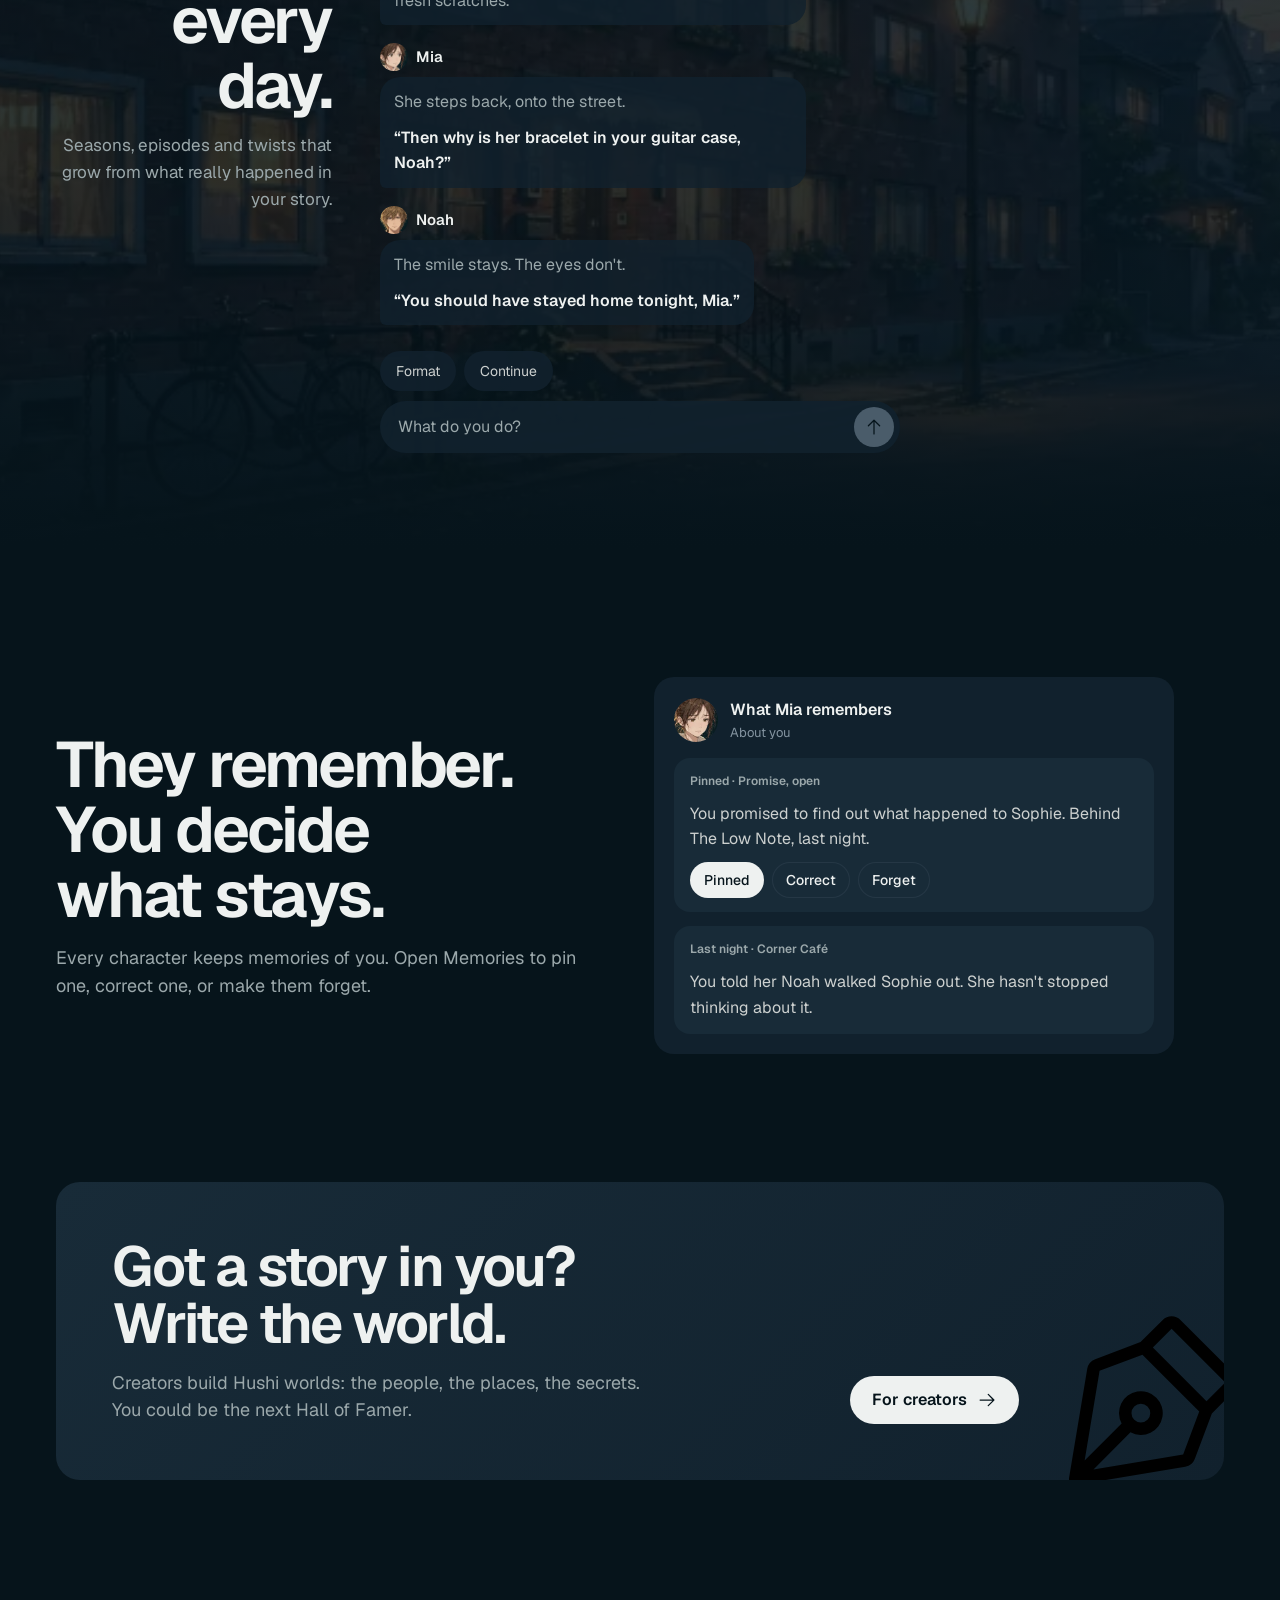
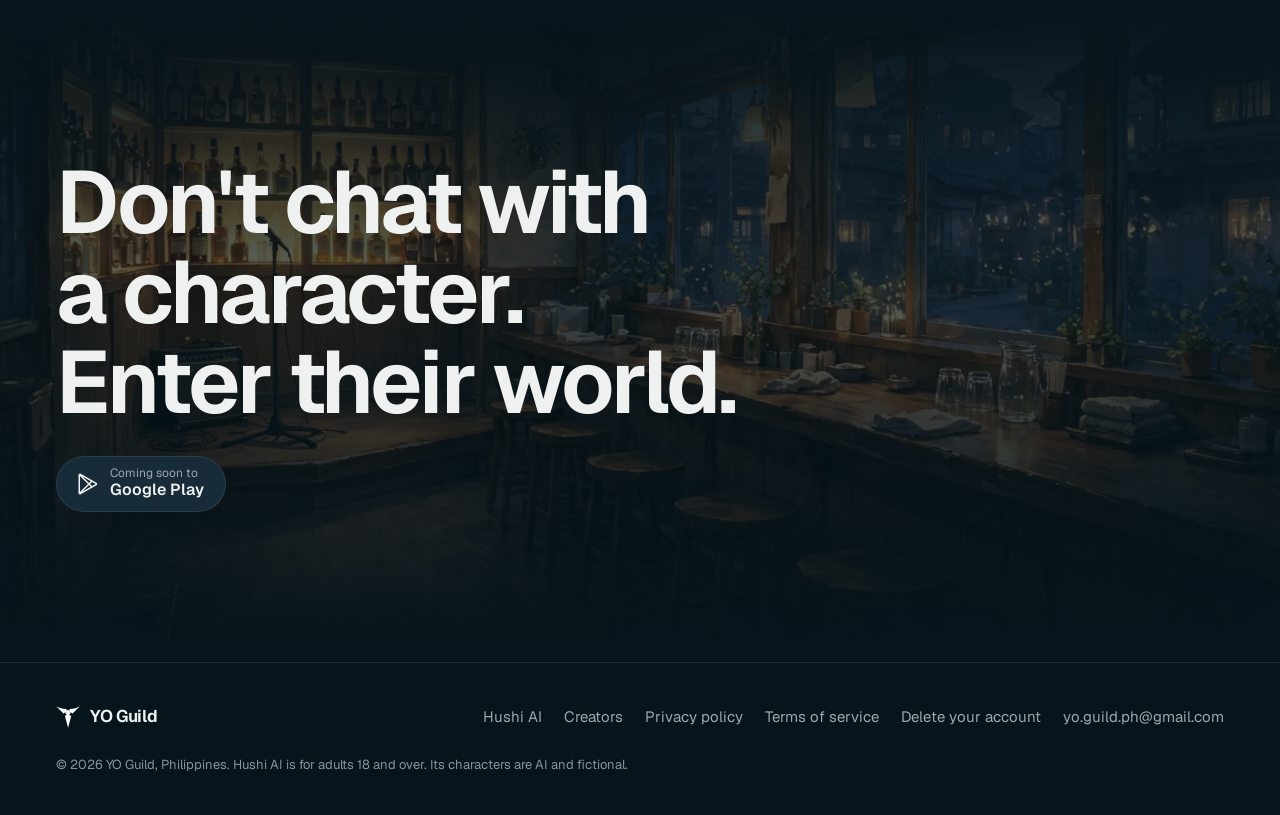
==== commit 67451217: "YO Guild logo; say Memories instead of Journal The owner's YO Guild logo in the header, the footer a" ====
--- a/hushi/index.html
+++ b/hushi/index.html
@@ -27,7 +27,7 @@
 <a class="skip" href="#main">Skip to content</a>
 <header class="site-header">
   <div class="wrap">
-    <a class="wordmark" href="/">YO Guild</a>
+    <a class="wordmark" href="/"><img src="/assets/yoguild-logo.svg" alt="" width="24" height="22">YO Guild</a>
     <nav class="nav" aria-label="Main"><a href="/hushi/" aria-current="page">Hushi AI</a><a href="/hushi/creators/">Creators</a><a href="mailto:yo.guild.ph@gmail.com">Contact</a></nav>
   </div>
 </header>
@@ -101,7 +101,7 @@
 
 <section class="section">
   <div class="wrap journal">
-    <div><h2 class="h2 rv">They remember. You decide what stays.</h2><p class="sub">Every character keeps memories of you. Open the Journal to pin one, fix one, or make them forget.</p></div>
+    <div><h2 class="h2 rv">They remember. You decide what stays.</h2><p class="sub">Every character keeps memories of you. Open Memories to pin one, correct one, or make them forget.</p></div>
     <div class="jcard rv" aria-label="Example: what Mia remembers about you">
       <div class="jhead"><img src="/assets/img/face-mia-sad.webp" alt="" width="44" height="44"><span>What Mia remembers<small>About you</small></span></div>
       <div class="mem"><span class="tag">Pinned · Promise, open</span><p>You promised to find out what happened to Sophie. Behind The Low Note, last night.</p><div class="chips" aria-hidden="true"><span class="chip on">Pinned</span><span class="chip">Correct</span><span class="chip">Forget</span></div></div>
@@ -134,7 +134,7 @@
 <footer class="site-footer">
   <div class="wrap">
     <div class="foot-top">
-      <a class="wordmark" href="/">YO Guild</a>
+      <a class="wordmark" href="/"><img src="/assets/yoguild-logo.svg" alt="" width="24" height="22">YO Guild</a>
       <nav class="foot-links" aria-label="Footer">
         <a href="/hushi/">Hushi AI</a>
         <a href="/hushi/creators/">Creators</a>
--- a/assets/site.css
+++ b/assets/site.css
@@ -33,7 +33,8 @@
 /* Header and footer */
 .site-header{position:absolute;inset:0 0 auto;z-index:10;padding-top:env(safe-area-inset-top,0px)}
 .site-header .wrap{display:flex;align-items:center;gap:4px 20px;min-height:64px;flex-wrap:wrap}
-.wordmark{color:var(--mist);font-weight:650;font-size:17px;letter-spacing:-.02em;text-decoration:none;margin-right:auto;padding-block:10px}
+.wordmark{display:inline-flex;align-items:center;gap:10px;color:var(--mist);font-weight:650;font-size:17px;letter-spacing:-.02em;text-decoration:none;margin-right:auto;padding-block:10px}
+.wordmark img{height:22px;width:auto}
 .nav{display:flex;gap:4px 18px;font-size:15px}
 .nav a{color:var(--soft);text-decoration:none;padding-block:12px;transition:color var(--fast) var(--ease)}
 .nav a[aria-current="page"]{color:var(--mist);font-weight:600}
@@ -75,6 +76,7 @@
 .home-hero{position:relative;isolation:isolate;padding-block:calc(120px + env(safe-area-inset-top,0px)) 40px}
 .home-hero::before{content:"";position:absolute;inset:0;z-index:-1;background:linear-gradient(135deg,var(--deep),var(--ink) 60%)}
 .home-hero h1{font-size:clamp(48px,9.4vw,120px);max-width:10ch;letter-spacing:-.045em}
+.home-logo{height:clamp(64px,9vw,104px);width:auto;margin-bottom:28px}
 .home-hero .lede{margin-top:24px;color:var(--soft)}
 .apps{display:grid;gap:16px;padding-block:24px 8px}
 .appcard{display:grid;border-radius:20px;overflow:hidden;background:var(--deep);text-decoration:none;color:inherit}
